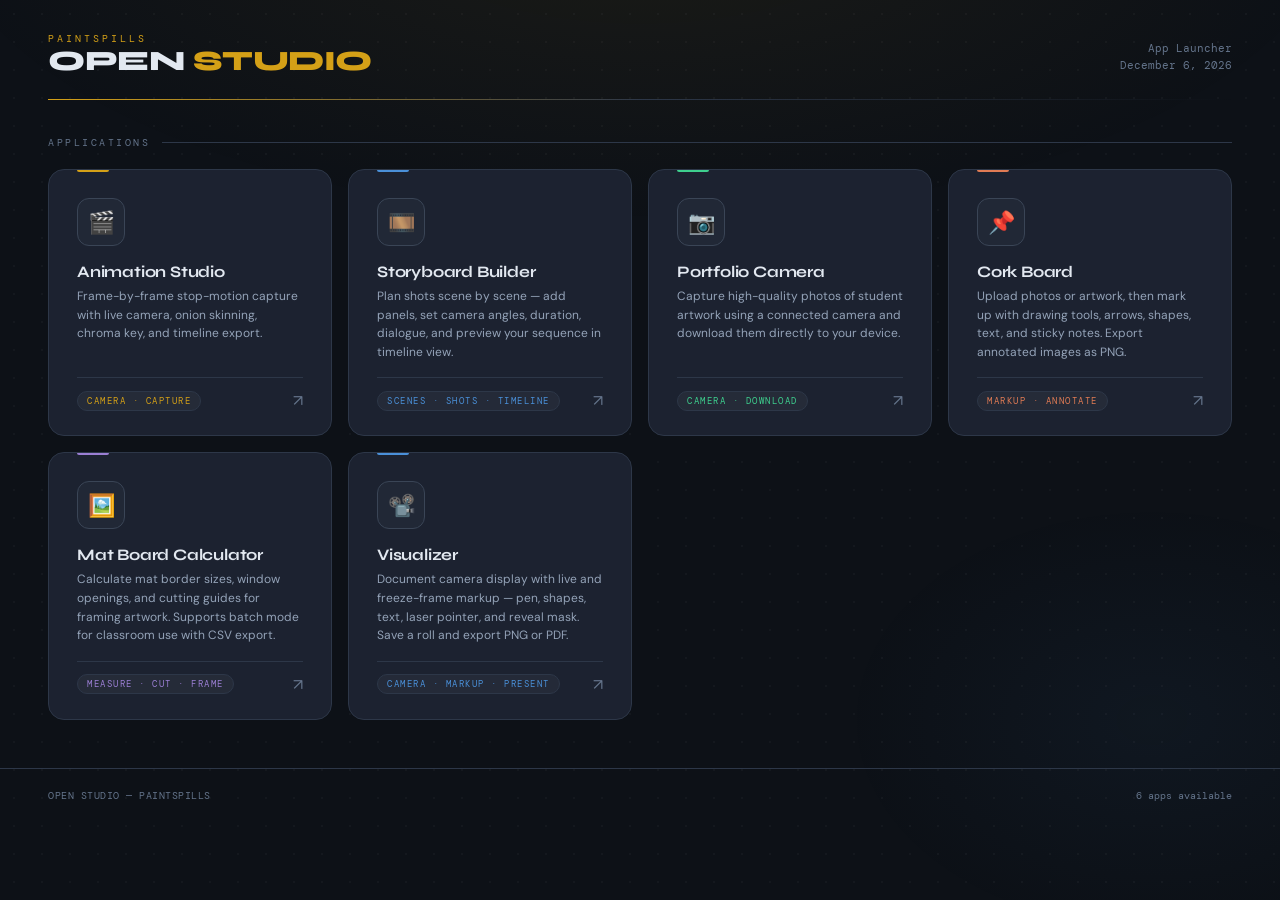
==== index.html @ 5a1f0228 "Add Visualizer document camera app Live/freeze-frame document camera with pen, shapes, text, eraser," ====
<!DOCTYPE html>
<html lang="en">
<head>
    <meta charset="UTF-8">
    <meta name="viewport" content="width=device-width, initial-scale=1.0">
    <title>Open Studio — Hub</title>
    <link rel="preconnect" href="https://fonts.googleapis.com">
    <link href="https://fonts.googleapis.com/css2?family=DM+Mono:wght@400;500&family=Syne:wght@700;800&family=DM+Sans:wght@400;500&display=swap" rel="stylesheet">
    <style>
        :root {
            --bg:       #0d1117;
            --surface:  #161b22;
            --card:     #1c2230;
            --card2:    #212836;
            --border:   #2d3748;
            --border2:  #3a4556;
            --accent:   #d4a017;
            --accent2:  #b8891a;
            --blue:     #4a90d9;
            --text:     #e2e8f0;
            --text2:    #94a3b8;
            --text3:    #64748b;
        }

        *, *::before, *::after { box-sizing: border-box; margin: 0; padding: 0; }

        body {
            font-family: 'DM Sans', sans-serif;
            background: var(--bg);
            color: var(--text);
            min-height: 100vh;
            overflow-x: hidden;
        }

        /* ── Background texture ── */
        body::before {
            content: '';
            position: fixed;
            inset: 0;
            background:
                radial-gradient(ellipse 80% 50% at 50% -10%, rgba(212,160,23,0.07) 0%, transparent 70%),
                radial-gradient(ellipse 40% 40% at 90% 80%, rgba(74,144,217,0.05) 0%, transparent 60%);
            pointer-events: none;
            z-index: 0;
        }

        /* Grid dot pattern */
        body::after {
            content: '';
            position: fixed;
            inset: 0;
            background-image: radial-gradient(circle, rgba(255,255,255,0.03) 1px, transparent 1px);
            background-size: 28px 28px;
            pointer-events: none;
            z-index: 0;
        }

        /* ── Header ── */
        header {
            position: relative;
            z-index: 10;
            padding: 32px 48px 0;
            display: flex;
            align-items: flex-end;
            justify-content: space-between;
            gap: 20px;
        }

        .wordmark {
            display: flex;
            flex-direction: column;
            gap: 2px;
        }

        .wordmark-eyebrow {
            font-family: 'DM Mono', monospace;
            font-size: 10px;
            letter-spacing: 3px;
            color: var(--accent);
            text-transform: uppercase;
        }

        .wordmark-title {
            font-family: 'Syne', sans-serif;
            font-size: 28px;
            font-weight: 800;
            color: var(--text);
            letter-spacing: -0.5px;
            line-height: 1;
        }

        .wordmark-title span {
            color: var(--accent);
        }

        .header-meta {
            font-family: 'DM Mono', monospace;
            font-size: 11px;
            color: var(--text3);
            text-align: right;
            line-height: 1.6;
        }

        /* ── Divider ── */
        .divider {
            position: relative;
            z-index: 10;
            margin: 24px 48px 0;
            height: 1px;
            background: linear-gradient(to right, var(--accent), var(--border), transparent);
        }

        /* ── Section label ── */
        .section-label {
            position: relative;
            z-index: 10;
            margin: 36px 48px 20px;
            display: flex;
            align-items: center;
            gap: 12px;
        }

        .section-label-text {
            font-family: 'DM Mono', monospace;
            font-size: 10px;
            letter-spacing: 2.5px;
            color: var(--text3);
            text-transform: uppercase;
        }

        .section-label-line {
            flex: 1;
            height: 1px;
            background: var(--border);
        }

        /* ── App grid ── */
        .app-grid {
            position: relative;
            z-index: 10;
            display: grid;
            grid-template-columns: repeat(auto-fill, minmax(280px, 1fr));
            gap: 16px;
            padding: 0 48px 48px;
        }

        /* ── App card ── */
        .app-card {
            position: relative;
            background: var(--card);
            border: 1px solid var(--border);
            border-radius: 16px;
            padding: 28px 28px 24px;
            cursor: pointer;
            text-decoration: none;
            color: inherit;
            display: flex;
            flex-direction: column;
            gap: 16px;
            overflow: hidden;
            transition: border-color 0.2s, transform 0.2s, box-shadow 0.2s;
            animation: cardIn 0.5s both;
        }

        .app-card:nth-child(1) { animation-delay: 0.05s; }
        .app-card:nth-child(2) { animation-delay: 0.10s; }
        .app-card:nth-child(3) { animation-delay: 0.15s; }
        .app-card:nth-child(4) { animation-delay: 0.20s; }
        .app-card:nth-child(5) { animation-delay: 0.25s; }
        .app-card:nth-child(6) { animation-delay: 0.30s; }
        .app-card:nth-child(7) { animation-delay: 0.35s; }
        .app-card:nth-child(8) { animation-delay: 0.40s; }

        @keyframes cardIn {
            from { opacity: 0; transform: translateY(16px); }
            to   { opacity: 1; transform: translateY(0); }
        }

        /* Glow on hover — uses accent color from data attribute */
        .app-card::before {
            content: '';
            position: absolute;
            inset: 0;
            border-radius: 16px;
            opacity: 0;
            transition: opacity 0.3s;
            background: radial-gradient(ellipse 60% 60% at 30% 30%, var(--card-glow, rgba(212,160,23,0.08)), transparent 70%);
        }

        .app-card:hover {
            border-color: var(--card-accent, var(--accent));
            transform: translateY(-3px);
            box-shadow: 0 12px 40px rgba(0,0,0,0.4), 0 0 0 1px var(--card-accent, var(--accent));
        }

        .app-card:hover::before { opacity: 1; }

        /* Corner accent line */
        .app-card::after {
            content: '';
            position: absolute;
            top: 0; left: 28px;
            width: 32px;
            height: 2px;
            background: var(--card-accent, var(--accent));
            border-radius: 0 0 2px 2px;
            transition: width 0.3s;
        }

        .app-card:hover::after { width: 64px; }

        /* ── Card icon ── */
        .card-icon {
            width: 48px;
            height: 48px;
            border-radius: 12px;
            background: var(--card2);
            border: 1px solid var(--border2);
            display: flex;
            align-items: center;
            justify-content: center;
            font-size: 22px;
            flex-shrink: 0;
            transition: transform 0.2s;
        }

        .app-card:hover .card-icon { transform: scale(1.08); }

        /* ── Card content ── */
        .card-body { flex: 1; display: flex; flex-direction: column; gap: 6px; }

        .card-title {
            font-family: 'Syne', sans-serif;
            font-size: 16px;
            font-weight: 700;
            color: var(--text);
            letter-spacing: -0.2px;
        }

        .card-desc {
            font-size: 12px;
            color: var(--text2);
            line-height: 1.55;
        }

        .card-footer {
            display: flex;
            align-items: center;
            justify-content: space-between;
            padding-top: 12px;
            border-top: 1px solid var(--border);
        }

        .card-tag {
            font-family: 'DM Mono', monospace;
            font-size: 9px;
            letter-spacing: 1.5px;
            text-transform: uppercase;
            color: var(--card-accent, var(--accent));
            background: rgba(255,255,255,0.04);
            border: 1px solid var(--border);
            border-radius: 20px;
            padding: 3px 9px;
        }

        .card-arrow {
            font-size: 16px;
            color: var(--text3);
            transition: transform 0.2s, color 0.2s;
        }

        .app-card:hover .card-arrow {
            transform: translate(3px, -3px);
            color: var(--card-accent, var(--accent));
        }

        /* ── "Coming soon" cards ── */
        .app-card.coming-soon {
            opacity: 0.45;
            cursor: default;
            pointer-events: none;
        }

        .coming-badge {
            font-family: 'DM Mono', monospace;
            font-size: 9px;
            letter-spacing: 1.5px;
            text-transform: uppercase;
            color: var(--text3);
            background: var(--card2);
            border: 1px solid var(--border);
            border-radius: 20px;
            padding: 3px 9px;
        }

        /* ── Footer ── */
        footer {
            position: relative;
            z-index: 10;
            padding: 0 48px 32px;
            display: flex;
            align-items: center;
            justify-content: space-between;
            gap: 16px;
            border-top: 1px solid var(--border);
            padding-top: 20px;
            margin-top: 0;
        }

        .footer-text {
            font-family: 'DM Mono', monospace;
            font-size: 10px;
            color: var(--text3);
            letter-spacing: 0.5px;
        }

        .app-count {
            font-family: 'DM Mono', monospace;
            font-size: 10px;
            color: var(--text3);
        }

        .app-count span {
            color: var(--accent);
            font-weight: 500;
        }

        /* ── Responsive ── */
        @media (max-width: 640px) {
            header { padding: 24px 20px 0; flex-direction: column; align-items: flex-start; }
            .divider { margin: 20px 20px 0; }
            .section-label { margin: 28px 20px 16px; }
            .app-grid { padding: 0 20px 32px; grid-template-columns: 1fr; }
            footer { padding: 20px 20px 24px; flex-direction: column; align-items: flex-start; }
        }
    </style>
</head>
<body>

<header>
    <div class="wordmark">
        <div class="wordmark-eyebrow">Paintspills</div>
        <div class="wordmark-title">OPEN <span>STUDIO</span></div>
    </div>
    <div class="header-meta">
        App Launcher<br>
        <span id="current-date"></span>
    </div>
</header>

<div class="divider"></div>

<div class="section-label">
    <span class="section-label-text">Applications</span>
    <div class="section-label-line"></div>
</div>

<div class="app-grid" id="app-grid">

    <!-- ── Animation Studio ── -->
    <a class="app-card"
       href="apps/animation/"
       target="_blank"
       style="--card-accent: #d4a017; --card-glow: rgba(212,160,23,0.08);">
        <div class="card-icon">🎬</div>
        <div class="card-body">
            <div class="card-title">Animation Studio</div>
            <div class="card-desc">Frame-by-frame stop-motion capture with live camera, onion skinning, chroma key, and timeline export.</div>
        </div>
        <div class="card-footer">
            <span class="card-tag">Camera · Capture</span>
            <span class="card-arrow">↗</span>
        </div>
    </a>

    <!-- ── Storyboard Builder ── -->
    <a class="app-card"
       href="apps/storyboard/"
       target="_blank"
       style="--card-accent: #4a90d9; --card-glow: rgba(74,144,217,0.08);">
        <div class="card-icon">🎞️</div>
        <div class="card-body">
            <div class="card-title">Storyboard Builder</div>
            <div class="card-desc">Plan shots scene by scene — add panels, set camera angles, duration, dialogue, and preview your sequence in timeline view.</div>
        </div>
        <div class="card-footer">
            <span class="card-tag">Scenes · Shots · Timeline</span>
            <span class="card-arrow">↗</span>
        </div>
    </a>

    <!-- ── Portfolio Camera ── -->
    <a class="app-card"
       href="apps/portfolio/"
       target="_blank"
       style="--card-accent: #3ecf8e; --card-glow: rgba(62,207,142,0.07);">
        <div class="card-icon">📷</div>
        <div class="card-body">
            <div class="card-title">Portfolio Camera</div>
            <div class="card-desc">Capture high-quality photos of student artwork using a connected camera and download them directly to your device.</div>
        </div>
        <div class="card-footer">
            <span class="card-tag">Camera · Download</span>
            <span class="card-arrow">↗</span>
        </div>
    </a>

    <!-- ── Cork Board ── -->
    <a class="app-card"
       href="apps/corkboard/"
       target="_blank"
       style="--card-accent: #e07b54; --card-glow: rgba(224,123,84,0.08);">
        <div class="card-icon">📌</div>
        <div class="card-body">
            <div class="card-title">Cork Board</div>
            <div class="card-desc">Upload photos or artwork, then mark up with drawing tools, arrows, shapes, text, and sticky notes. Export annotated images as PNG.</div>
        </div>
        <div class="card-footer">
            <span class="card-tag">Markup · Annotate</span>
            <span class="card-arrow">↗</span>
        </div>
    </a>

    <!-- ── Mat Board Calculator ── -->
    <a class="app-card"
       href="apps/matboard/"
       target="_blank"
       style="--card-accent: #9b7fd4; --card-glow: rgba(155,127,212,0.08);">
        <div class="card-icon">🖼️</div>
        <div class="card-body">
            <div class="card-title">Mat Board Calculator</div>
            <div class="card-desc">Calculate mat border sizes, window openings, and cutting guides for framing artwork. Supports batch mode for classroom use with CSV export.</div>
        </div>
        <div class="card-footer">
            <span class="card-tag">Measure · Cut · Frame</span>
            <span class="card-arrow">↗</span>
        </div>
    </a>

    <!-- ── Visualizer ── -->
    <a class="app-card"
       href="apps/visualizer/"
       target="_blank"
       style="--card-accent: #4a90d9; --card-glow: rgba(74,144,217,0.08);">
        <div class="card-icon">📽️</div>
        <div class="card-body">
            <div class="card-title">Visualizer</div>
            <div class="card-desc">Document camera display with live and freeze-frame markup — pen, shapes, text, laser pointer, and reveal mask. Save a roll and export PNG or PDF.</div>
        </div>
        <div class="card-footer">
            <span class="card-tag">Camera · Markup · Present</span>
            <span class="card-arrow">↗</span>
        </div>
    </a>

    <!-- ── Add more apps here — duplicate an <a class="app-card"> block ── -->

</div>

<footer>
    <div class="footer-text">OPEN STUDIO &mdash; PAINTSPILLS</div>
    <div class="app-count"><span id="app-count">1</span> app available</div>
</footer>

<script>
    // Live date
    const d = new Date();
    document.getElementById('current-date').textContent =
        d.toLocaleDateString('en-US', { year: 'numeric', month: 'long', day: 'numeric' });

    // Count real (non-coming-soon) cards
    const realApps = document.querySelectorAll('.app-card:not(.coming-soon)').length;
    const countEl  = document.getElementById('app-count');
    countEl.textContent = realApps;
    countEl.parentElement.textContent = `${realApps} app${realApps !== 1 ? 's' : ''} available`;
</script>

</body>
</html>
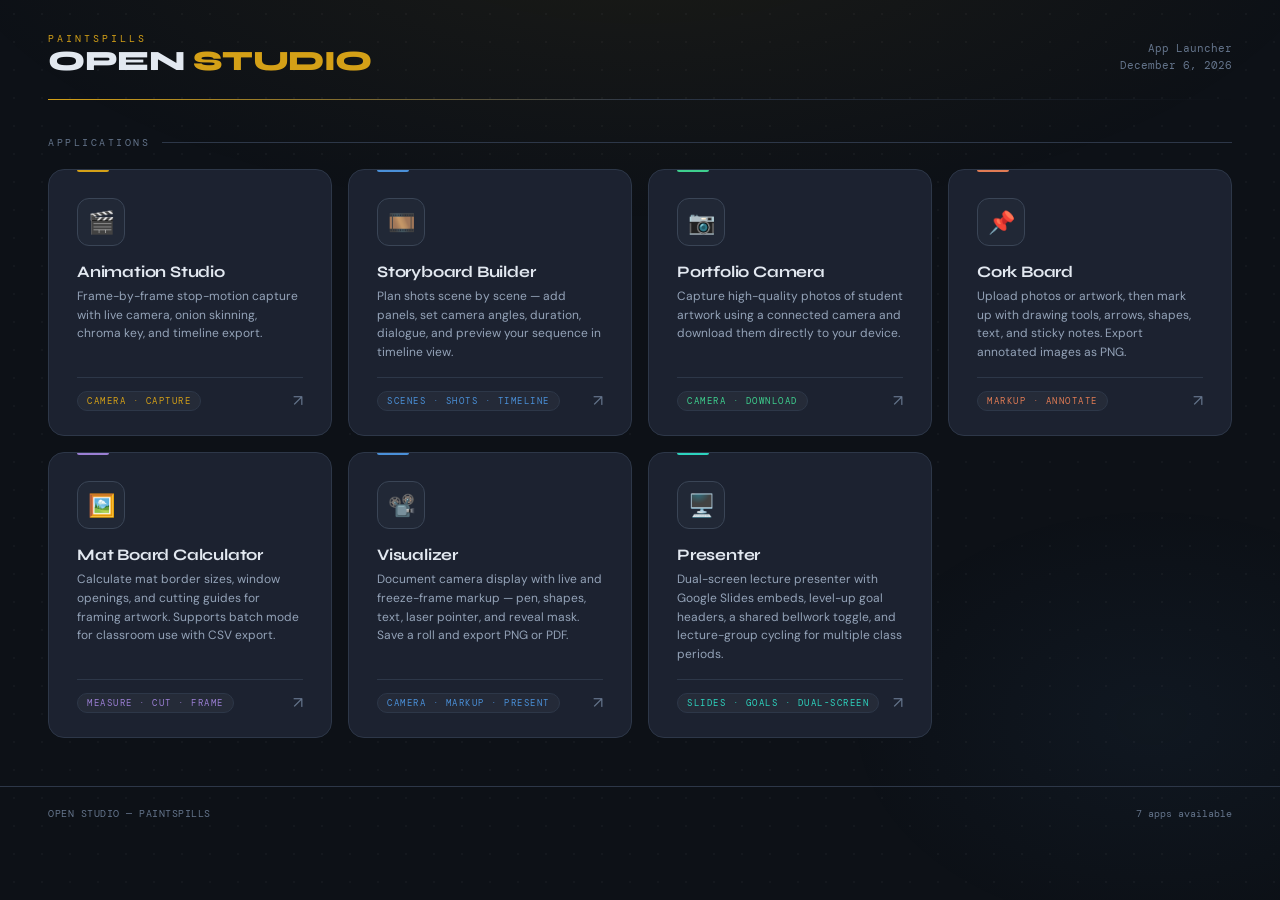
==== commit ec485594: "Add Presenter app and homepage card Dual-screen classroom lecture presenter (light theme, DISPLAY po" ====
--- a/index.html
+++ b/index.html
@@ -453,6 +453,22 @@
         </div>
     </a>
 
+    <!-- ── Presenter ── -->
+    <a class="app-card"
+       href="apps/presenter/"
+       target="_blank"
+       style="--card-accent: #2dd4bf; --card-glow: rgba(45,212,191,0.08);">
+        <div class="card-icon">🖥️</div>
+        <div class="card-body">
+            <div class="card-title">Presenter</div>
+            <div class="card-desc">Dual-screen lecture presenter with Google Slides embeds, level-up goal headers, a shared bellwork toggle, and lecture-group cycling for multiple class periods.</div>
+        </div>
+        <div class="card-footer">
+            <span class="card-tag">Slides · Goals · Dual-Screen</span>
+            <span class="card-arrow">↗</span>
+        </div>
+    </a>
+
     <!-- ── Add more apps here — duplicate an <a class="app-card"> block ── -->
 
 </div>
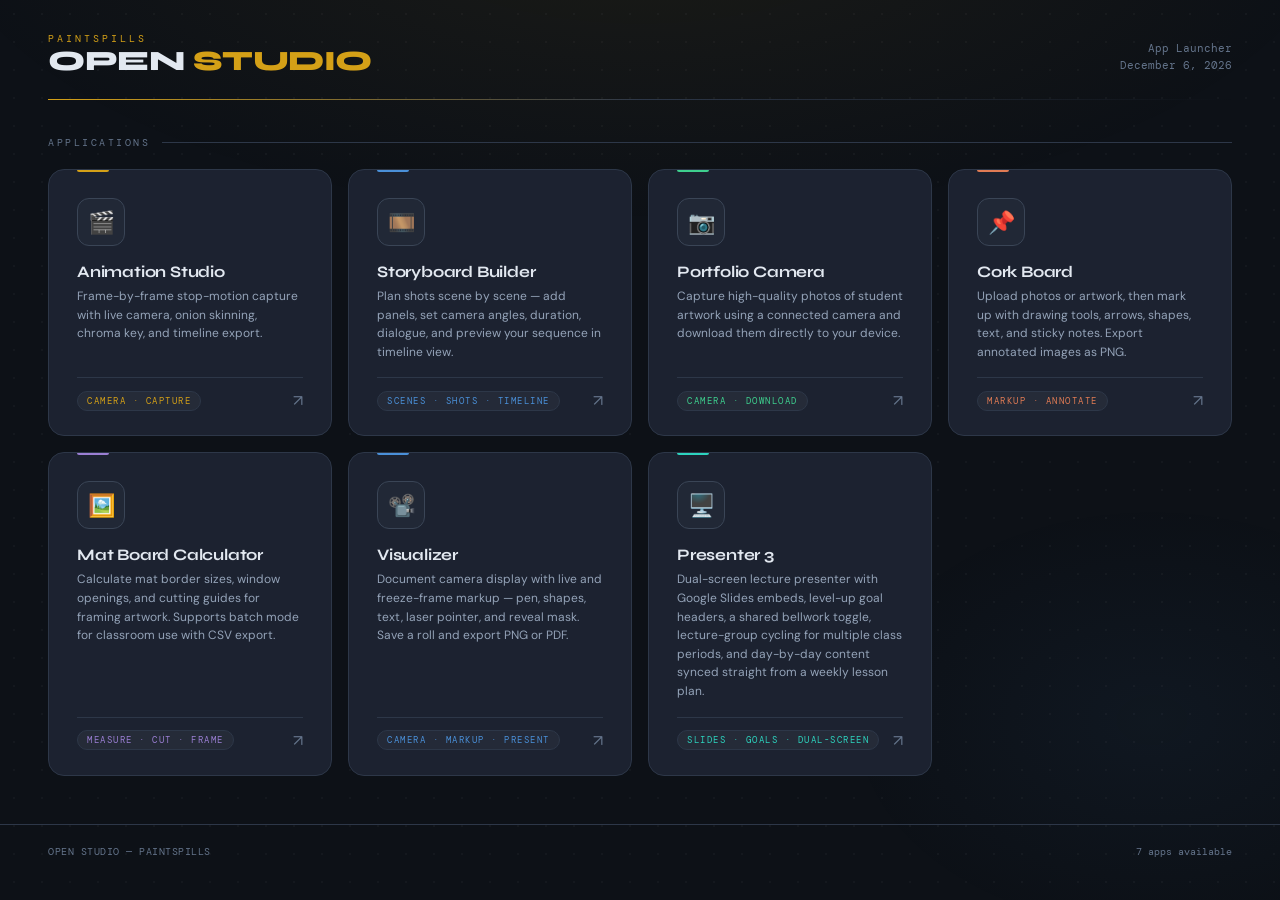
==== commit dbe74413: "Upgrade Presenter to Presenter 3 Replaces the deployed lecture presenter with the v3 build: day-by-d" ====
--- a/index.html
+++ b/index.html
@@ -453,15 +453,15 @@
         </div>
     </a>
 
-    <!-- ── Presenter ── -->
+    <!-- ── Presenter 3 ── -->
     <a class="app-card"
        href="apps/presenter/"
        target="_blank"
        style="--card-accent: #2dd4bf; --card-glow: rgba(45,212,191,0.08);">
         <div class="card-icon">🖥️</div>
         <div class="card-body">
-            <div class="card-title">Presenter</div>
-            <div class="card-desc">Dual-screen lecture presenter with Google Slides embeds, level-up goal headers, a shared bellwork toggle, and lecture-group cycling for multiple class periods.</div>
+            <div class="card-title">Presenter 3</div>
+            <div class="card-desc">Dual-screen lecture presenter with Google Slides embeds, level-up goal headers, a shared bellwork toggle, lecture-group cycling for multiple class periods, and day-by-day content synced straight from a weekly lesson plan.</div>
         </div>
         <div class="card-footer">
             <span class="card-tag">Slides · Goals · Dual-Screen</span>
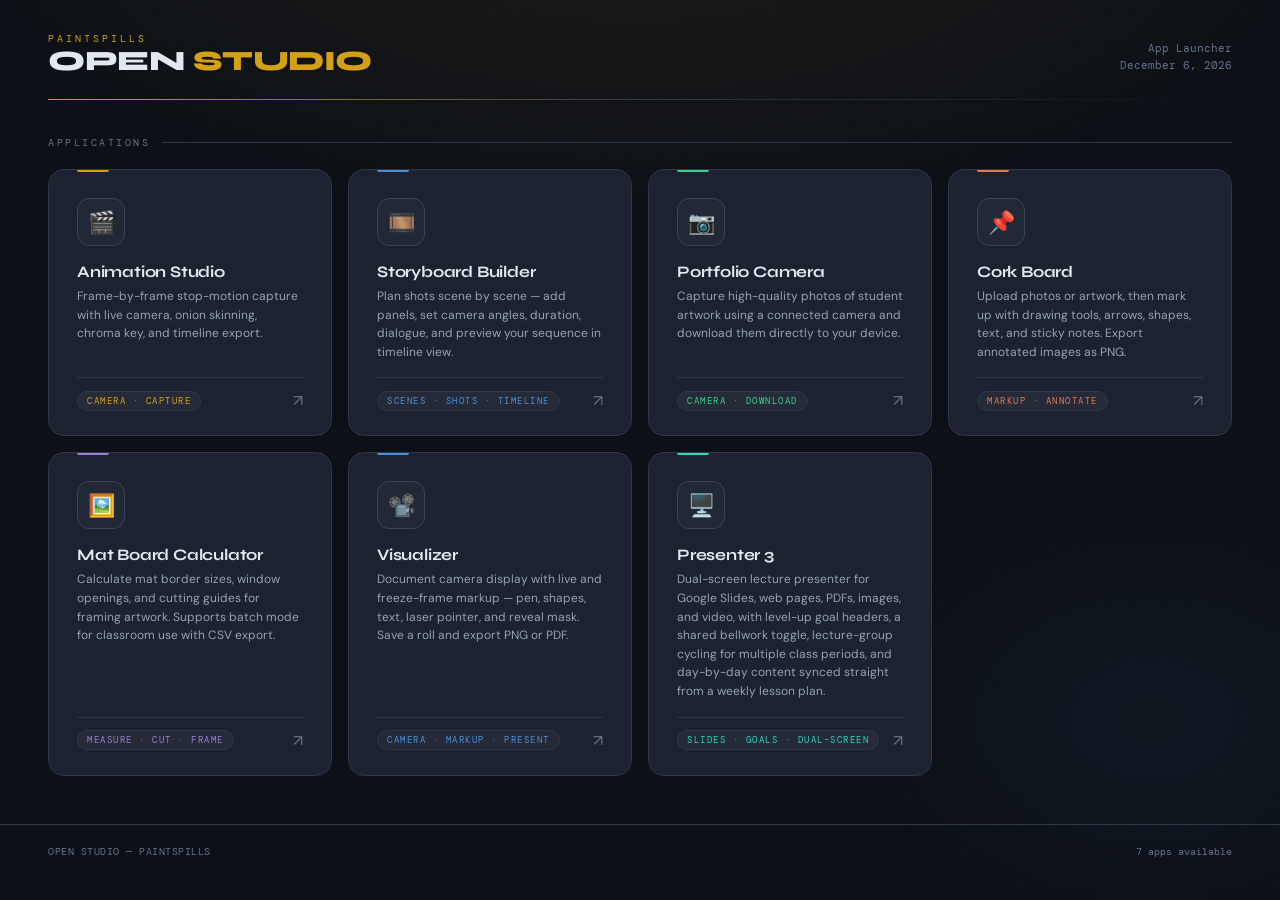
==== commit e41355b8: "Redesign Presenter 3 as a retro-TV cabinet with multi-source content Full visual reskin: wood-cabine" ====
--- a/index.html
+++ b/index.html
@@ -461,7 +461,7 @@
         <div class="card-icon">🖥️</div>
         <div class="card-body">
             <div class="card-title">Presenter 3</div>
-            <div class="card-desc">Dual-screen lecture presenter with Google Slides embeds, level-up goal headers, a shared bellwork toggle, lecture-group cycling for multiple class periods, and day-by-day content synced straight from a weekly lesson plan.</div>
+            <div class="card-desc">Dual-screen lecture presenter for Google Slides, web pages, PDFs, images, and video, with level-up goal headers, a shared bellwork toggle, lecture-group cycling for multiple class periods, and day-by-day content synced straight from a weekly lesson plan.</div>
         </div>
         <div class="card-footer">
             <span class="card-tag">Slides · Goals · Dual-Screen</span>
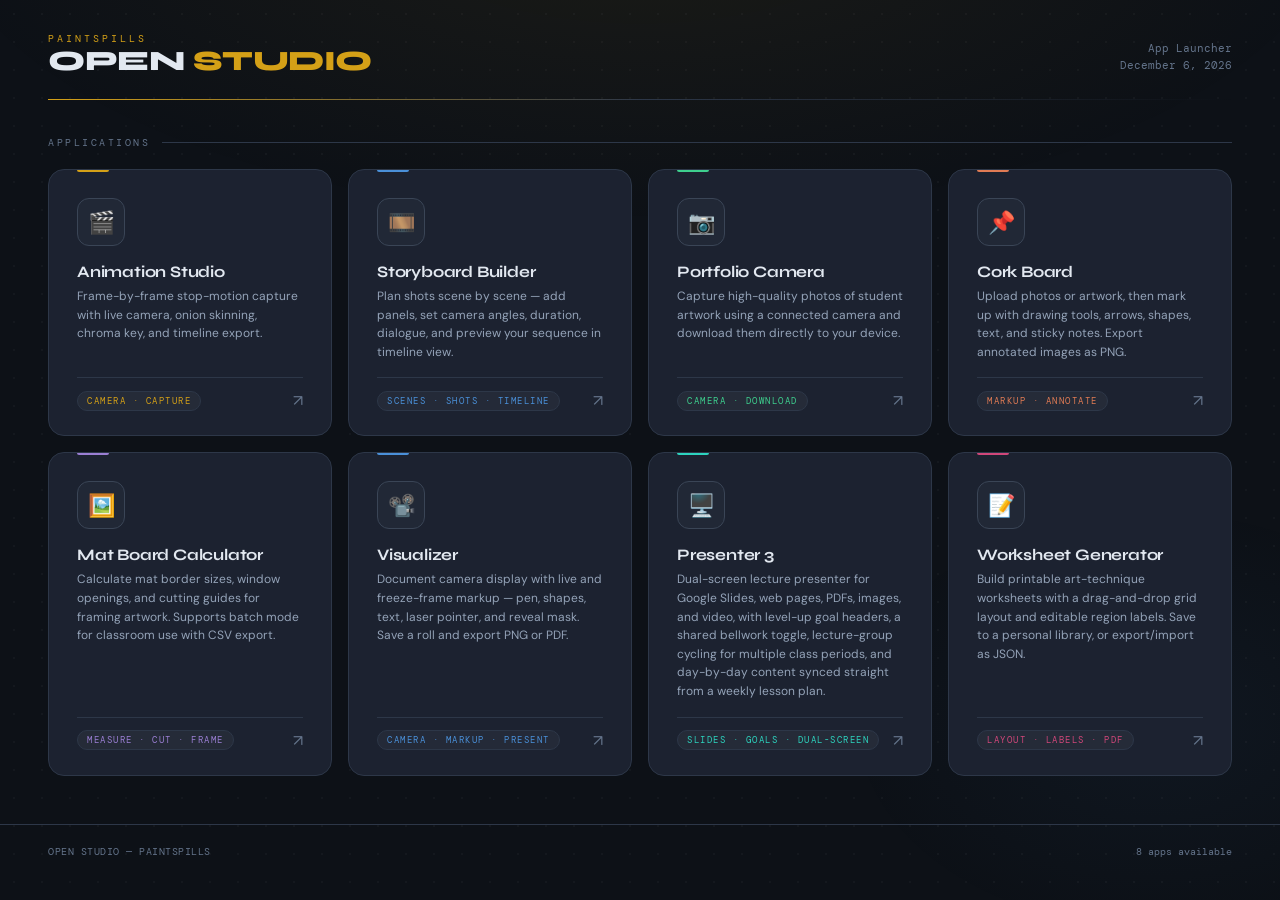
==== commit 7bc61886: "Add Worksheet Generator card to homepage Co-Authored-By: Claude Sonnet 5 <noreply@anthropic.com>" ====
--- a/index.html
+++ b/index.html
@@ -469,6 +469,22 @@
         </div>
     </a>
 
+    <!-- ── Worksheet Generator ── -->
+    <a class="app-card"
+       href="apps/worksheet-generator/"
+       target="_blank"
+       style="--card-accent: #d1477a; --card-glow: rgba(209,71,122,0.08);">
+        <div class="card-icon">📝</div>
+        <div class="card-body">
+            <div class="card-title">Worksheet Generator</div>
+            <div class="card-desc">Build printable art-technique worksheets with a drag-and-drop grid layout and editable region labels. Save to a personal library, or export/import as JSON.</div>
+        </div>
+        <div class="card-footer">
+            <span class="card-tag">Layout · Labels · PDF</span>
+            <span class="card-arrow">↗</span>
+        </div>
+    </a>
+
     <!-- ── Add more apps here — duplicate an <a class="app-card"> block ── -->
 
 </div>
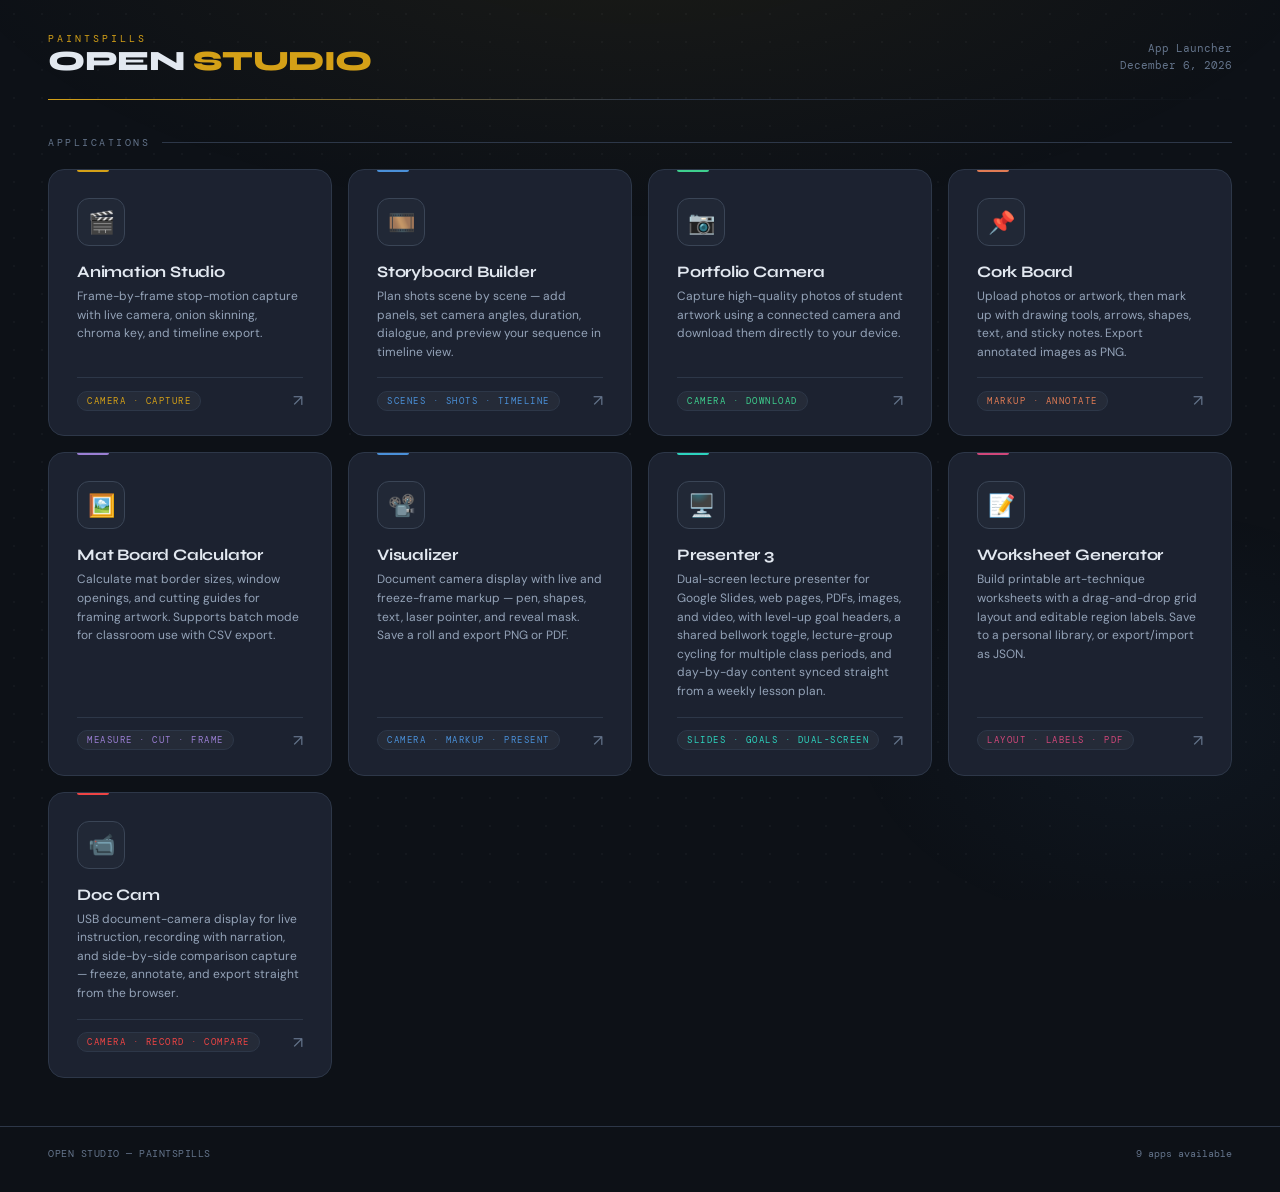
==== commit bd1ebd45: "Add Doc Cam card to homepage Links to apps/doccam/, styled to match the existing app cards (red acce" ====
--- a/index.html
+++ b/index.html
@@ -170,6 +170,7 @@
         .app-card:nth-child(6) { animation-delay: 0.30s; }
         .app-card:nth-child(7) { animation-delay: 0.35s; }
         .app-card:nth-child(8) { animation-delay: 0.40s; }
+        .app-card:nth-child(9) { animation-delay: 0.45s; }
 
         @keyframes cardIn {
             from { opacity: 0; transform: translateY(16px); }
@@ -485,6 +486,22 @@
         </div>
     </a>
 
+    <!-- ── Doc Cam ── -->
+    <a class="app-card"
+       href="apps/doccam/"
+       target="_blank"
+       style="--card-accent: #ef4444; --card-glow: rgba(239,68,68,0.08);">
+        <div class="card-icon">📹</div>
+        <div class="card-body">
+            <div class="card-title">Doc Cam</div>
+            <div class="card-desc">USB document-camera display for live instruction, recording with narration, and side-by-side comparison capture — freeze, annotate, and export straight from the browser.</div>
+        </div>
+        <div class="card-footer">
+            <span class="card-tag">Camera · Record · Compare</span>
+            <span class="card-arrow">↗</span>
+        </div>
+    </a>
+
     <!-- ── Add more apps here — duplicate an <a class="app-card"> block ── -->
 
 </div>
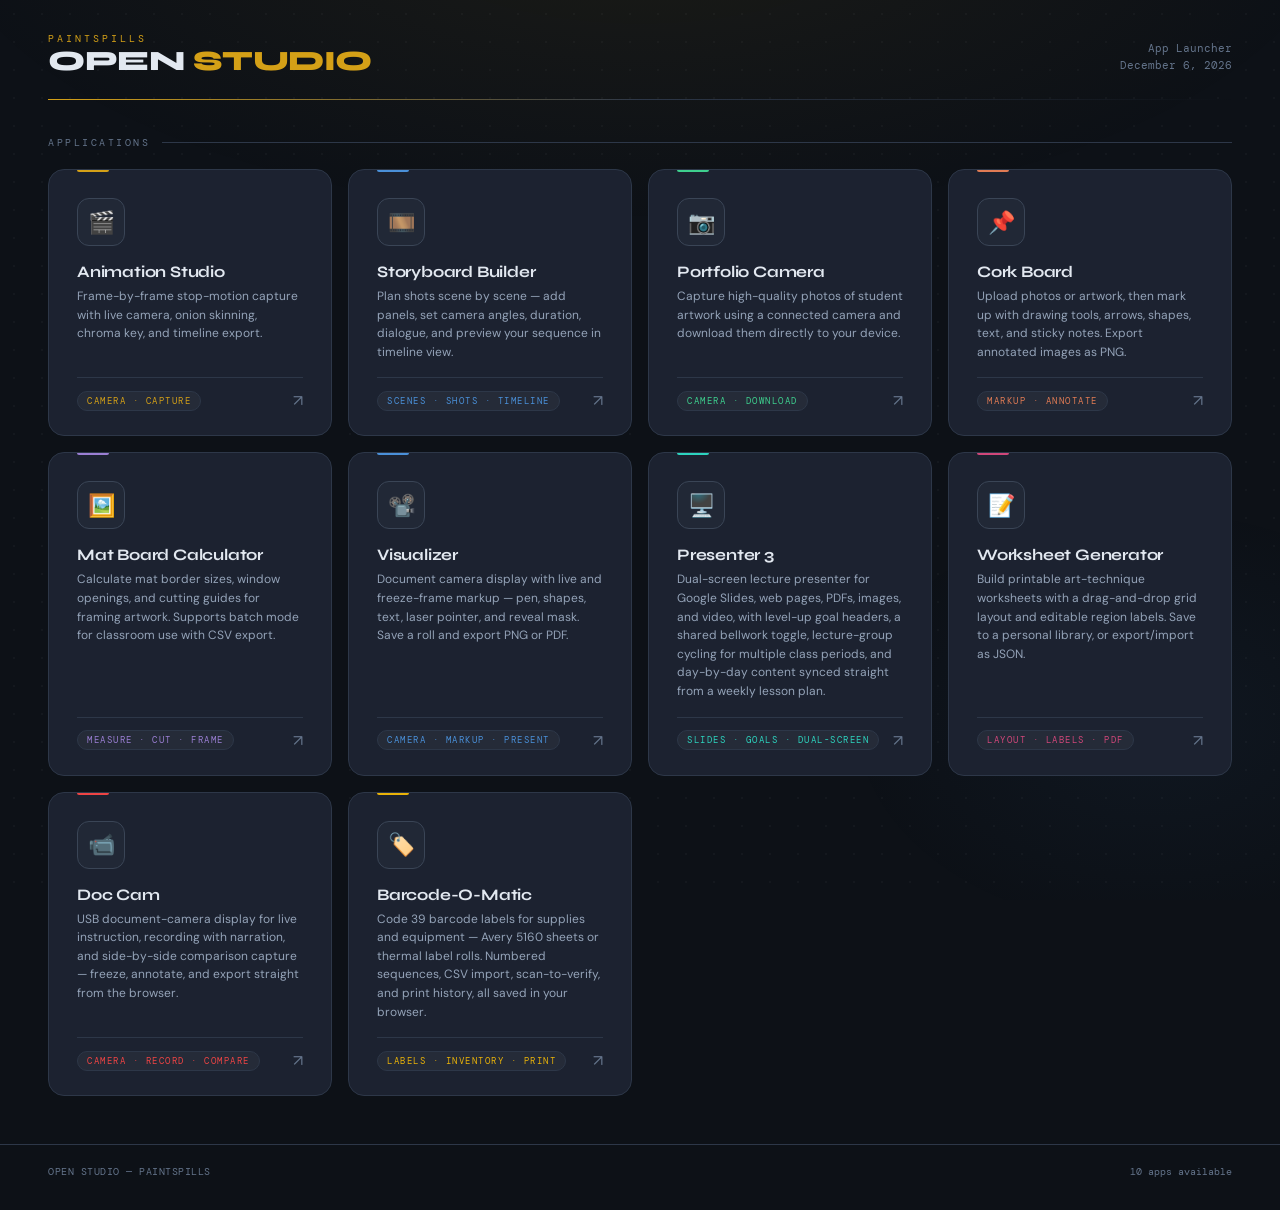
==== commit 35197304: "Add Barcode-O-Matic: Code 39 label studio Single-file, offline-capable app for printing Code 39 inve" ====
--- a/index.html
+++ b/index.html
@@ -502,6 +502,22 @@
         </div>
     </a>
 
+    <!-- ── Barcode-O-Matic ── -->
+    <a class="app-card"
+       href="apps/barcode-o-matic/"
+       target="_blank"
+       style="--card-accent: #eab308; --card-glow: rgba(234,179,8,0.08);">
+        <div class="card-icon">🏷️</div>
+        <div class="card-body">
+            <div class="card-title">Barcode-O-Matic</div>
+            <div class="card-desc">Code 39 barcode labels for supplies and equipment — Avery 5160 sheets or thermal label rolls. Numbered sequences, CSV import, scan-to-verify, and print history, all saved in your browser.</div>
+        </div>
+        <div class="card-footer">
+            <span class="card-tag">Labels · Inventory · Print</span>
+            <span class="card-arrow">↗</span>
+        </div>
+    </a>
+
     <!-- ── Add more apps here — duplicate an <a class="app-card"> block ── -->
 
 </div>
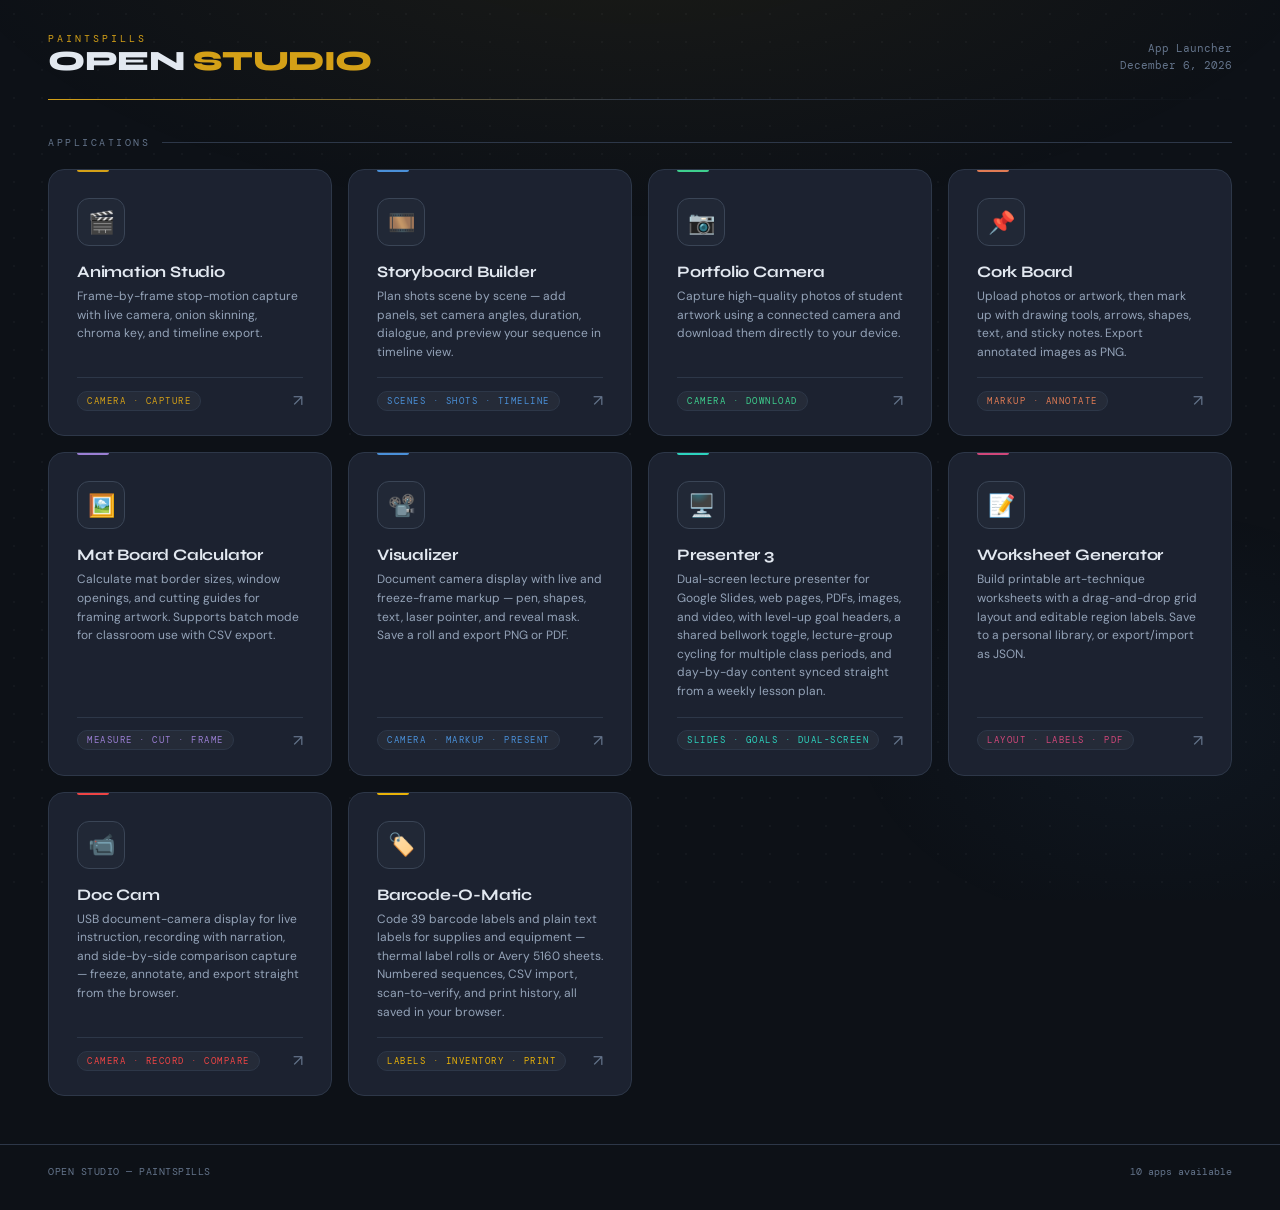
==== commit 655c62b0: "Barcode-O-Matic 1.1.0: thermal default + text-only labels Default stock is now 2x1 thermal (Avery 51" ====
--- a/index.html
+++ b/index.html
@@ -510,7 +510,7 @@
         <div class="card-icon">🏷️</div>
         <div class="card-body">
             <div class="card-title">Barcode-O-Matic</div>
-            <div class="card-desc">Code 39 barcode labels for supplies and equipment — Avery 5160 sheets or thermal label rolls. Numbered sequences, CSV import, scan-to-verify, and print history, all saved in your browser.</div>
+            <div class="card-desc">Code 39 barcode labels and plain text labels for supplies and equipment — thermal label rolls or Avery 5160 sheets. Numbered sequences, CSV import, scan-to-verify, and print history, all saved in your browser.</div>
         </div>
         <div class="card-footer">
             <span class="card-tag">Labels · Inventory · Print</span>
